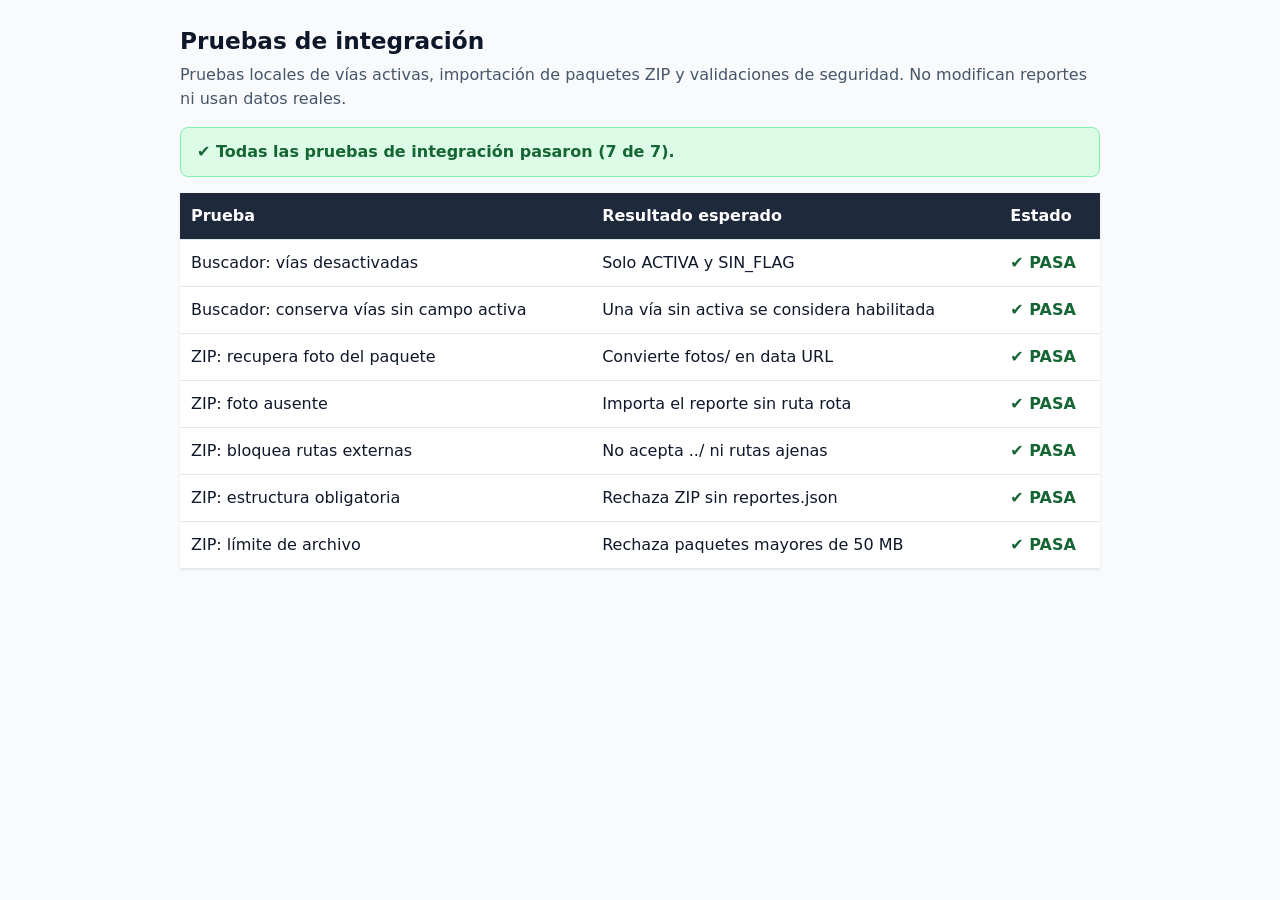
==== pruebas-integracion.html @ c7ffd212 "Añade pruebas de integración para búsqueda de vías activas e importación ZIP" ====
<!DOCTYPE html>
<html lang="es">
<head>
  <meta charset="UTF-8" />
  <meta name="viewport" content="width=device-width, initial-scale=1.0" />
  <title>Pruebas de integración — Control Vial Santa Marta</title>
  <style>
    body{font-family:system-ui,-apple-system,sans-serif;max-width:920px;margin:24px auto;padding:0 16px;background:#f8fafc;color:#0f172a;line-height:1.5}
    h1{font-size:1.45rem;margin-bottom:4px}
    .sub{color:#475569;margin-top:0}
    #resumen{padding:12px 16px;border-radius:8px;font-weight:700;margin:16px 0}
    .ok{background:#dcfce7;color:#166534;border:1px solid #86efac}
    .fail{background:#fee2e2;color:#991b1b;border:1px solid #fca5a5}
    table{width:100%;border-collapse:collapse;background:white;box-shadow:0 1px 3px rgba(0,0,0,.08)}
    th,td{padding:11px;border-bottom:1px solid #e2e8f0;text-align:left;vertical-align:top}
    th{background:#1e293b;color:white}
    .pass{color:#166534;font-weight:700}.bad{color:#991b1b;font-weight:700}
    code{background:#e2e8f0;padding:2px 4px;border-radius:4px}
  </style>
</head>
<body>
  <h1>Pruebas de integración</h1>
  <p class="sub">Pruebas locales de vías activas, importación de paquetes ZIP y validaciones de seguridad. No modifican reportes ni usan datos reales.</p>
  <div id="resumen">Ejecutando pruebas…</div>
  <table>
    <thead><tr><th>Prueba</th><th>Resultado esperado</th><th>Estado</th></tr></thead>
    <tbody id="resultados"></tbody>
  </table>

  <script src="mapa.js"></script>
  <script src="almacenamiento.js"></script>
  <script>
    (async function () {
      var tbody = document.getElementById("resultados");
      var passed = 0;
      var total = 0;

      function registrar(nombre, esperado, ok, detalle) {
        total++;
        if (ok) passed++;
        var fila = document.createElement("tr");
        var c1 = document.createElement("td");
        var c2 = document.createElement("td");
        var c3 = document.createElement("td");
        c1.textContent = nombre + (detalle ? " — " + detalle : "");
        c2.textContent = esperado;
        c3.textContent = ok ? "✔ PASA" : "✘ FALLA";
        c3.className = ok ? "pass" : "bad";
        fila.append(c1, c2, c3);
        tbody.appendChild(fila);
      }

      try {
        var vias = {
          cuadras: [
            { id: "ACTIVA", nombre: "Calle activa", tipo_via: "arterial", activa: true, extremos: [[11.2, -74.2], [11.21, -74.21]] },
            { id: "ANTIGUA", nombre: "Carrera 32 antigua", tipo_via: "arterial", activa: false, extremos: [[11.3, -74.3], [11.31, -74.31]] },
            { id: "SIN_FLAG", nombre: "Calle sin bandera", tipo_via: "secundaria", extremos: [[11.4, -74.4], [11.41, -74.41]] }
          ]
        };
        var activas = obtenerCuadrasActivasParaBusqueda(vias);
        registrar("Buscador: vías desactivadas", "Solo ACTIVA y SIN_FLAG", activas.length === 2 && activas.every(function (x) { return x.id !== "ANTIGUA"; }));
        registrar("Buscador: conserva vías sin campo activa", "Una vía sin activa se considera habilitada", activas.some(function (x) { return x.id === "SIN_FLAG"; }));

        var paquete = {
          loadAsync: function () {
            return Promise.resolve({
              file: function (ruta) {
                if (ruta === "reportes.json") {
                  return {
                    async: function () {
                      return Promise.resolve(JSON.stringify([
                        { id: "TEST-ZIP-1", foto: "fotos/prueba.jpg" },
                        { id: "TEST-ZIP-2", foto: "fotos/no-existe.jpg" },
                        { id: "TEST-ZIP-3", foto: "../privado.jpg" }
                      ]));
                    }
                  };
                }
                if (ruta === "fotos/prueba.jpg") {
                  return {
                    _data: { uncompressedSize: 3 },
                    async: function () { return Promise.resolve("QUJD"); }
                  };
                }
                return null;
              }
            });
          }
        };
        var texto = await extraerJSONDePaqueteZIP({ size: 100 }, paquete);
        var datos = JSON.parse(texto);
        registrar("ZIP: recupera foto del paquete", "Convierte fotos/ en data URL", datos[0].foto === "[data-uri]");
        registrar("ZIP: foto ausente", "Importa el reporte sin ruta rota", datos[1].foto === null);
        registrar("ZIP: bloquea rutas externas", "No acepta ../ ni rutas ajenas", datos[2].foto === null);

        var zipVacio = {
          loadAsync: function () {
            return Promise.resolve({ file: function () { return null; } });
          }
        };
        var faltaJson = false;
        try { await extraerJSONDePaqueteZIP({ size: 100 }, zipVacio); }
        catch (e) { faltaJson = /reportes\.json/.test(e.message); }
        registrar("ZIP: estructura obligatoria", "Rechaza ZIP sin reportes.json", faltaJson);

        var exceso = false;
        try { await extraerJSONDePaqueteZIP({ size: 51 * 1024 * 1024 }, paquete); }
        catch (e) { exceso = /50 MB/.test(e.message); }
        registrar("ZIP: límite de archivo", "Rechaza paquetes mayores de 50 MB", exceso);
      } catch (err) {
        registrar("Ejecución de pruebas", "Sin errores inesperados", false, err.message);
      }

      var banner = document.getElementById("resumen");
      banner.className = passed === total ? "ok" : "fail";
      banner.textContent = passed === total
        ? "✔ Todas las pruebas de integración pasaron (" + passed + " de " + total + ")."
        : "✘ Pasaron " + passed + " de " + total + " pruebas de integración.";
    })();
  </script>
</body>
</html>
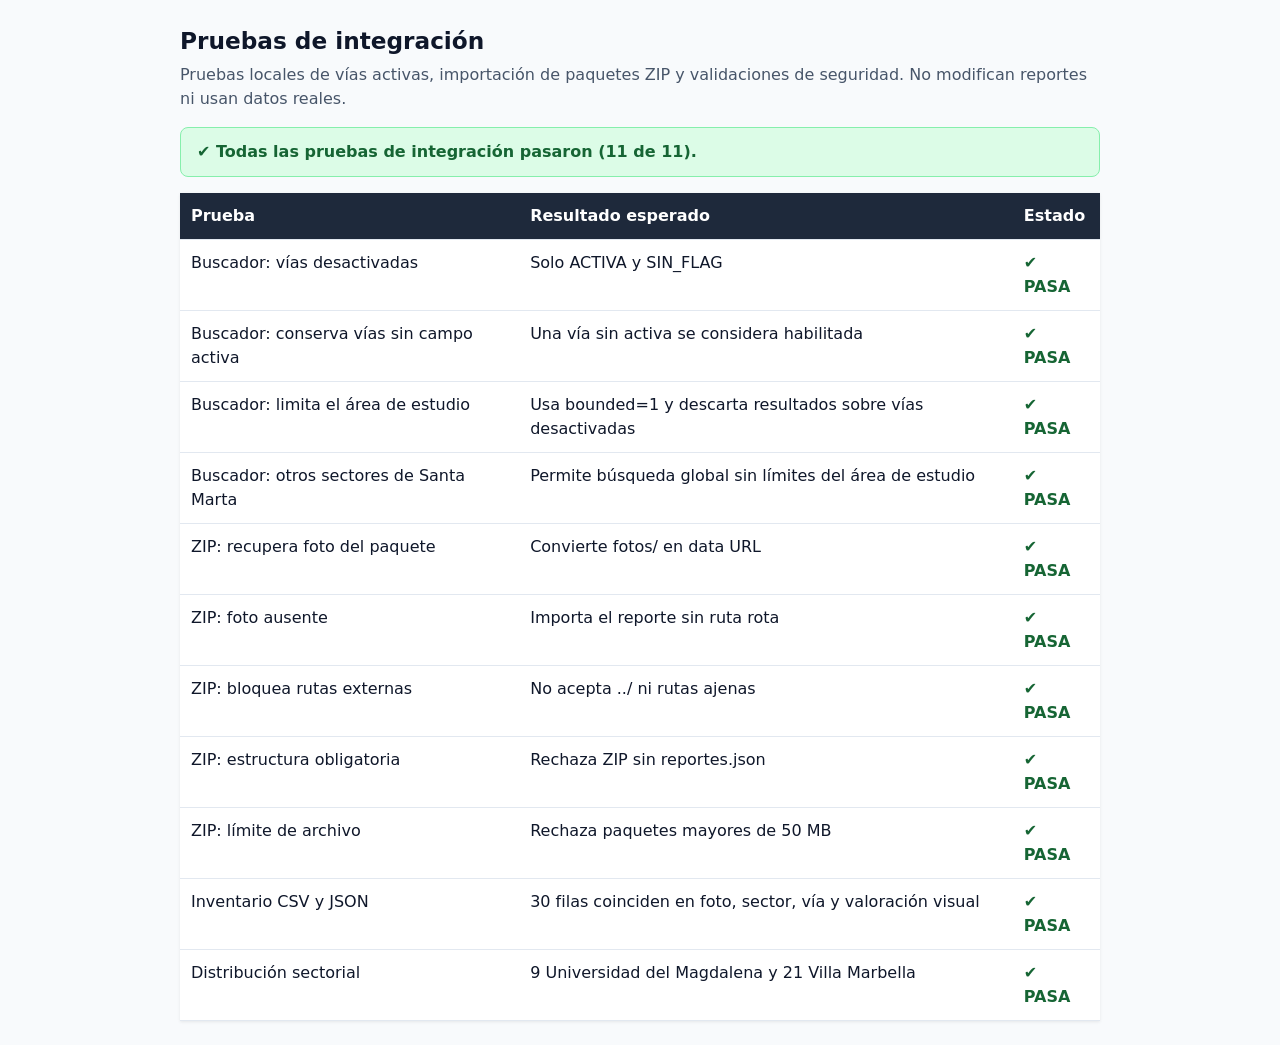
==== commit 273c9ee8: "Añade pruebas de búsqueda geográfica e inventario CSV/JSON" ====
--- a/pruebas-integracion.html
+++ b/pruebas-integracion.html
@@ -62,6 +62,68 @@
         registrar("Buscador: vías desactivadas", "Solo ACTIVA y SIN_FLAG", activas.length === 2 && activas.every(function (x) { return x.id !== "ANTIGUA"; }));
         registrar("Buscador: conserva vías sin campo activa", "Una vía sin activa se considera habilitada", activas.some(function (x) { return x.id === "SIN_FLAG"; }));
 
+        var viasBusqueda = {
+          zona: { radio_max_m: 30, limites: { lat_min: 11.19, lat_max: 11.31, lng_min: -74.31, lng_max: -74.19 } },
+          cuadras: [
+            { id: "ACTIVA", nombre: "Calle activa", tipo_via: "arterial", activa: true, extremos: [[11.2, -74.2], [11.2, -74.201]] },
+            { id: "ANTIGUA", nombre: "Carrera 32 antigua", tipo_via: "arterial", activa: false, extremos: [[11.3, -74.3], [11.3, -74.301]] }
+          ]
+        };
+        var fetchOriginal = window.fetch;
+        var urlCapturada = "";
+        window.fetch = function (url) {
+          urlCapturada = String(url);
+          return Promise.resolve({
+            ok: true,
+            json: function () {
+              return Promise.resolve([
+                { lat: "11.2", lon: "-74.2005", name: "Calle activa", display_name: "Calle activa, Santa Marta" },
+                { lat: "11.3", lon: "-74.3005", name: "Carrera 32 antigua", display_name: "Carrera 32, Santa Marta" }
+              ]);
+            }
+          });
+        };
+        var resultadosArea = [];
+        var urlArea = "";
+        try {
+          resultadosArea = await buscarDireccionesMapa("Carrera 32", viasBusqueda, "area_estudio");
+          urlArea = urlCapturada;
+        } finally {
+          window.fetch = fetchOriginal;
+        }
+        registrar(
+          "Buscador: limita el área de estudio",
+          "Usa bounded=1 y descarta resultados sobre vías desactivadas",
+          urlArea.indexOf("bounded=1") !== -1 &&
+            !resultadosArea.some(function (x) { return x.titulo.indexOf("Carrera 32") !== -1; })
+        );
+
+        window.fetch = function (url) {
+          urlCapturada = String(url);
+          return Promise.resolve({
+            ok: true,
+            json: function () {
+              return Promise.resolve([
+                { lat: "11.3", lon: "-74.3005", name: "Carrera 32 antigua", display_name: "Carrera 32, Santa Marta" }
+              ]);
+            }
+          });
+        };
+        var resultadosExternos = [];
+        var urlExterna = "";
+        try {
+          resultadosExternos = await buscarDireccionesMapa("Carrera 32", viasBusqueda, "otros_sectores_santa_marta");
+          urlExterna = urlCapturada;
+        } finally {
+          window.fetch = fetchOriginal;
+        }
+        registrar(
+          "Buscador: otros sectores de Santa Marta",
+          "Permite búsqueda global sin límites del área de estudio",
+          urlExterna.indexOf("bounded=1") === -1 &&
+            resultadosExternos.some(function (x) { return x.titulo === "Carrera 32 antigua"; })
+        );
+
         var paquete = {
           loadAsync: function () {
             return Promise.resolve({
@@ -108,6 +170,62 @@
         try { await extraerJSONDePaqueteZIP({ size: 51 * 1024 * 1024 }, paquete); }
         catch (e) { exceso = /50 MB/.test(e.message); }
         registrar("ZIP: límite de archivo", "Rechaza paquetes mayores de 50 MB", exceso);
+
+        var respuestaEvidencias = await fetch("datos/evidencias_nuevas.json");
+        var respuestaCSV = await fetch("datos/fotos/indice_evidencias.csv");
+        var inventarioCoincide = false;
+        var distribucionCorrecta = false;
+        if (respuestaEvidencias.ok && respuestaCSV.ok) {
+          var evidencias = await respuestaEvidencias.json();
+          var textoCSV = await respuestaCSV.text();
+          function parsearCSV(texto) {
+            var filas = [], fila = [], campo = "", entreComillas = false;
+            for (var z = 0; z < texto.length; z++) {
+              var caracter = texto[z];
+              if (entreComillas) {
+                if (caracter === '"' && texto[z + 1] === '"') { campo += '"'; z++; }
+                else if (caracter === '"') entreComillas = false;
+                else campo += caracter;
+              } else if (caracter === '"') entreComillas = true;
+              else if (caracter === ',') { fila.push(campo); campo = ""; }
+              else if (caracter === '\n') { fila.push(campo); filas.push(fila); fila = []; campo = ""; }
+              else if (caracter !== '\r') campo += caracter;
+            }
+            if (campo.length || fila.length) { fila.push(campo); filas.push(fila); }
+            var encabezados = filas.shift() || [];
+            return filas.filter(function (f) { return f.some(function (x) { return x !== ""; }); })
+              .map(function (f) {
+                var registro = {};
+                encabezados.forEach(function (encabezado, k) { registro[encabezado] = f[k] || ""; });
+                return registro;
+              });
+          }
+          var filasCSV = parsearCSV(textoCSV);
+          var porId = Object.create(null);
+          evidencias.forEach(function (e) { porId[e.id] = e; });
+          inventarioCoincide = evidencias.length === 30 && filasCSV.length === 30 &&
+            filasCSV.every(function (fila) {
+              var e = porId[fila.codigo_evidencia];
+              if (!e) return false;
+              var u = e.ubicacion_aproximada || {};
+              var c = e.clasificacion_visual_preliminar || {};
+              return fila.archivo_nuevo === e.foto &&
+                fila.coordenadas_gps === "No disponibles" &&
+                fila.ubicacion_sectorial_aproximada.indexOf(u.sector || "") !== -1 &&
+                fila.ubicacion_sectorial_aproximada.indexOf(u.via_aproximada || "") !== -1 &&
+                fila.valoracion_visual_preliminar.indexOf("Nivel visual " + c.nivel) !== -1 &&
+                fila.valoracion_visual_preliminar.indexOf(c.tipo_observado || "") !== -1;
+            });
+          var conteoSectores = evidencias.reduce(function (acc, e) {
+            var sector = e.ubicacion_aproximada && e.ubicacion_aproximada.sector;
+            acc[sector] = (acc[sector] || 0) + 1;
+            return acc;
+          }, {});
+          distribucionCorrecta = conteoSectores["Calle de la Universidad del Magdalena"] === 9 &&
+            conteoSectores["Villa Marbella"] === 21;
+        }
+        registrar("Inventario CSV y JSON", "30 filas coinciden en foto, sector, vía y valoración visual", inventarioCoincide);
+        registrar("Distribución sectorial", "9 Universidad del Magdalena y 21 Villa Marbella", distribucionCorrecta);
       } catch (err) {
         registrar("Ejecución de pruebas", "Sin errores inesperados", false, err.message);
       }
